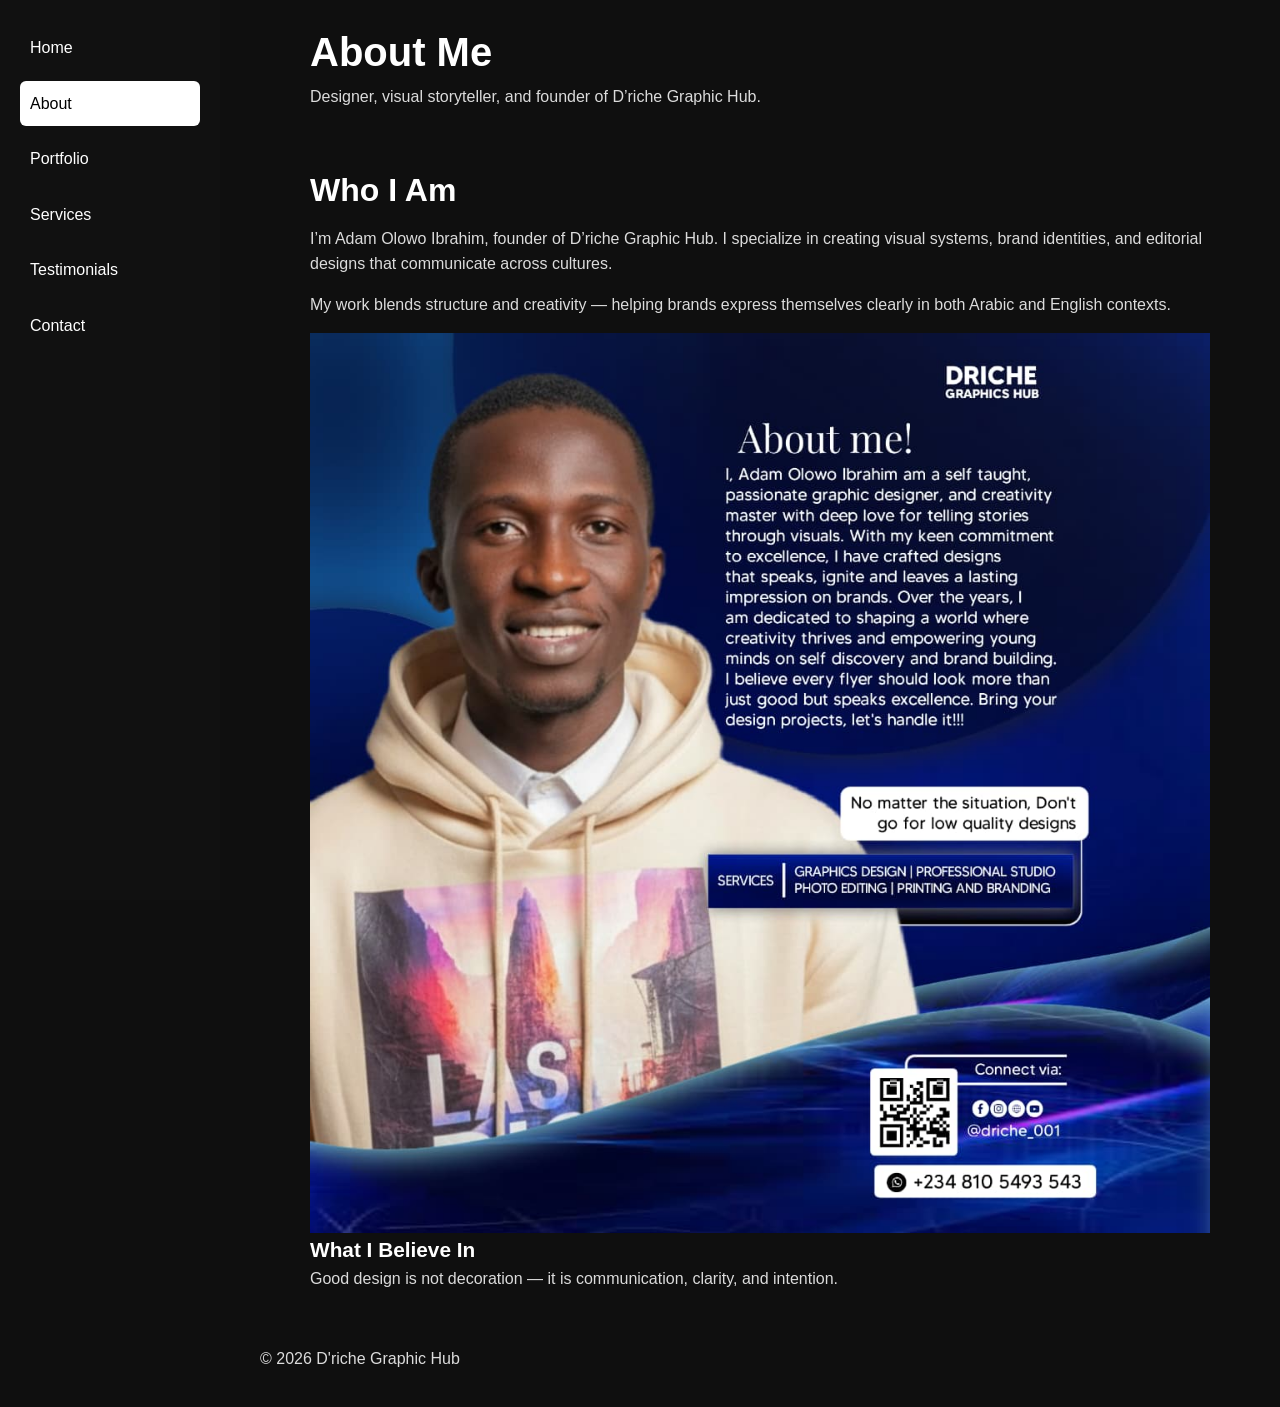
==== about.html @ 0ddd089d "Add files via upload" ====
<!DOCTYPE html>
<html lang="en">
<head>
  <meta charset="UTF-8">
  <meta name="viewport" content="width=device-width, initial-scale=1.0">
  <title>D'riche Graphic Hub | About</title>
  <link rel="stylesheet" href="style.css">
</head>

<body>

<!-- SIDEBAR -->
<nav class="sidebar">
  <a href="index.html">Home</a>
  <a href="about.html" class="active">About</a>
  <a href="portfolio.html">Portfolio</a>
  <a href="services.html">Services</a>
  <a href="testimonials.html">Testimonials</a>
  <a href="contact.html">Contact</a>
</nav>

<!-- HEADER -->
<header>
  <div class="container">
    <h1>About Me</h1>
    <p>
      Designer, visual storyteller, and founder of D’riche Graphic Hub.
    </p>
  </div>
</header>

<main>

  <!-- ABOUT SECTION -->
  <section class="about-section">
    <div class="container about-grid">

      <div class="about-text">
        <h2>Who I Am</h2>

        <p>
          I’m Adam Olowo Ibrahim, founder of D’riche Graphic Hub.
          I specialize in creating visual systems, brand identities,
          and editorial designs that communicate across cultures.
        </p>

        <p>
          My work blends structure and creativity — helping brands
          express themselves clearly in both Arabic and English contexts.
        </p>
      </div>

      <div class="about-image">
        <img src="d.1.jpeg" alt="Designer Photo">
      </div>

    </div>
  </section>

  <!-- OPTIONAL VALUES SECTION -->
  <section class="values">
    <div class="container">
      <h3>What I Believe In</h3>
      <p>
        Good design is not decoration — it is communication, clarity, and intention.
      </p>
    </div>
  </section>

</main>

<!-- FOOTER -->
<footer>
  <p>© 2026 D'riche Graphic Hub</p>
</footer>

</body>
</html>
---- style.css ----
/* =========================
   RESET + BASE SYSTEM
========================= */

* {
  margin: 0;
  padding: 0;
  box-sizing: border-box;
}

html {
  scroll-behavior: smooth;
}

body {
  font-family: "Poppins", sans-serif;
  background: #0f0f0f;
  color: #ffffff;
  line-height: 1.6;
}

/* Container system */
.container {
  width: 90%;
  max-width: 1100px;
  margin: auto;
}


/* =========================
   TYPOGRAPHY
========================= */

h1 {
  font-size: 2.5rem;
  font-weight: 700;
}

h2 {
  font-size: 2rem;
  margin-bottom: 10px;
}

h3 {
  font-size: 1.3rem;
}

p {
  opacity: 0.85;
  margin-bottom: 15px;
}


img {
  max-width: 100%;
  height: auto;
  display: block;
}

/* =========================
   SIDEBAR NAV
========================= */

.sidebar {
  position: fixed;
  top: 0;
  left: 0;
  width: 220px;
  height: 100vh;
  background: #111;
  display: flex;
  flex-direction: column;
  padding: 20px;
}

.sidebar a {
  color: #fff;
  text-decoration: none;
  padding: 10px;
  margin: 5px 0;
  border-radius: 6px;
  transition: 0.3s;
}

.sidebar a:hover {
  background: #333;
}

.sidebar a.active {
  background: #ffffff;
  color: #000;
}


/* =========================
   PAGE LAYOUT OFFSET
========================= */

header,
main,
footer {
  margin-left: 240px;
  padding: 20px;
}


/* =========================
   HERO SECTION
========================= */

#hero {
  padding: 60px 0;
}

.hero-content h2 {
  font-size: 3rem;
  margin-bottom: 15px;
}

.hero-content p {
  max-width: 600px;
}


/* =========================
   BUTTONS
========================= */

.btn {
  display: inline-block;
  padding: 10px 20px;
  background: white;
  color: black;
  text-decoration: none;
  border-radius: 6px;
  transition: 0.3s;
}

.btn:hover {
  background: #ddd;
}


/* =========================
   CARDS (PORTFOLIO + SERVICES)
========================= */

.portfolio-grid,
.services-grid {
  display: grid;
  grid-template-columns: repeat(auto-fit, minmax(220px, 1fr));
  gap: 20px;
  margin-top: 20px;
}

.project-card,
.service-card {
  background: #1a1a1a;
  padding: 15px;
  border-radius: 10px;
  transition: 0.3s;
}

.project-card:hover,
.service-card:hover {
  transform: translateY(-5px);
}


/* =========================
   IMAGES
========================= */

.project-card img {
  width: 100%;
  height: 220px;
  object-fit: cover;
  border-radius: 10px;
  transition: 0.3s;
}

.project-card:hover img {
  transform: scale(1.05);
}

/* =========================
   FORM (CONTACT PAGE)
========================= */

.contact-form {
  max-width: 500px;
}

.form-group {
  margin-bottom: 15px;
}

input,
textarea {
  width: 100%;
  padding: 10px;
  border: none;
  border-radius: 6px;
  outline: none;
}

button {
  cursor: pointer;
  padding: 10px 20px;
  border: none;
  border-radius: 6px;
  background: white;
  color: black;
}


/* =========================
   MOBILE RESPONSIVE
========================= */

@media (max-width: 768px) {

  .sidebar {
    position: relative;
    width: 100%;
    height: auto;
    flex-direction: row;
    overflow-x: auto;
  }

  header,
  main,
  footer {
    margin-left: 0;
  }

  .hero-content h2 {
    font-size: 2rem;
  }

}
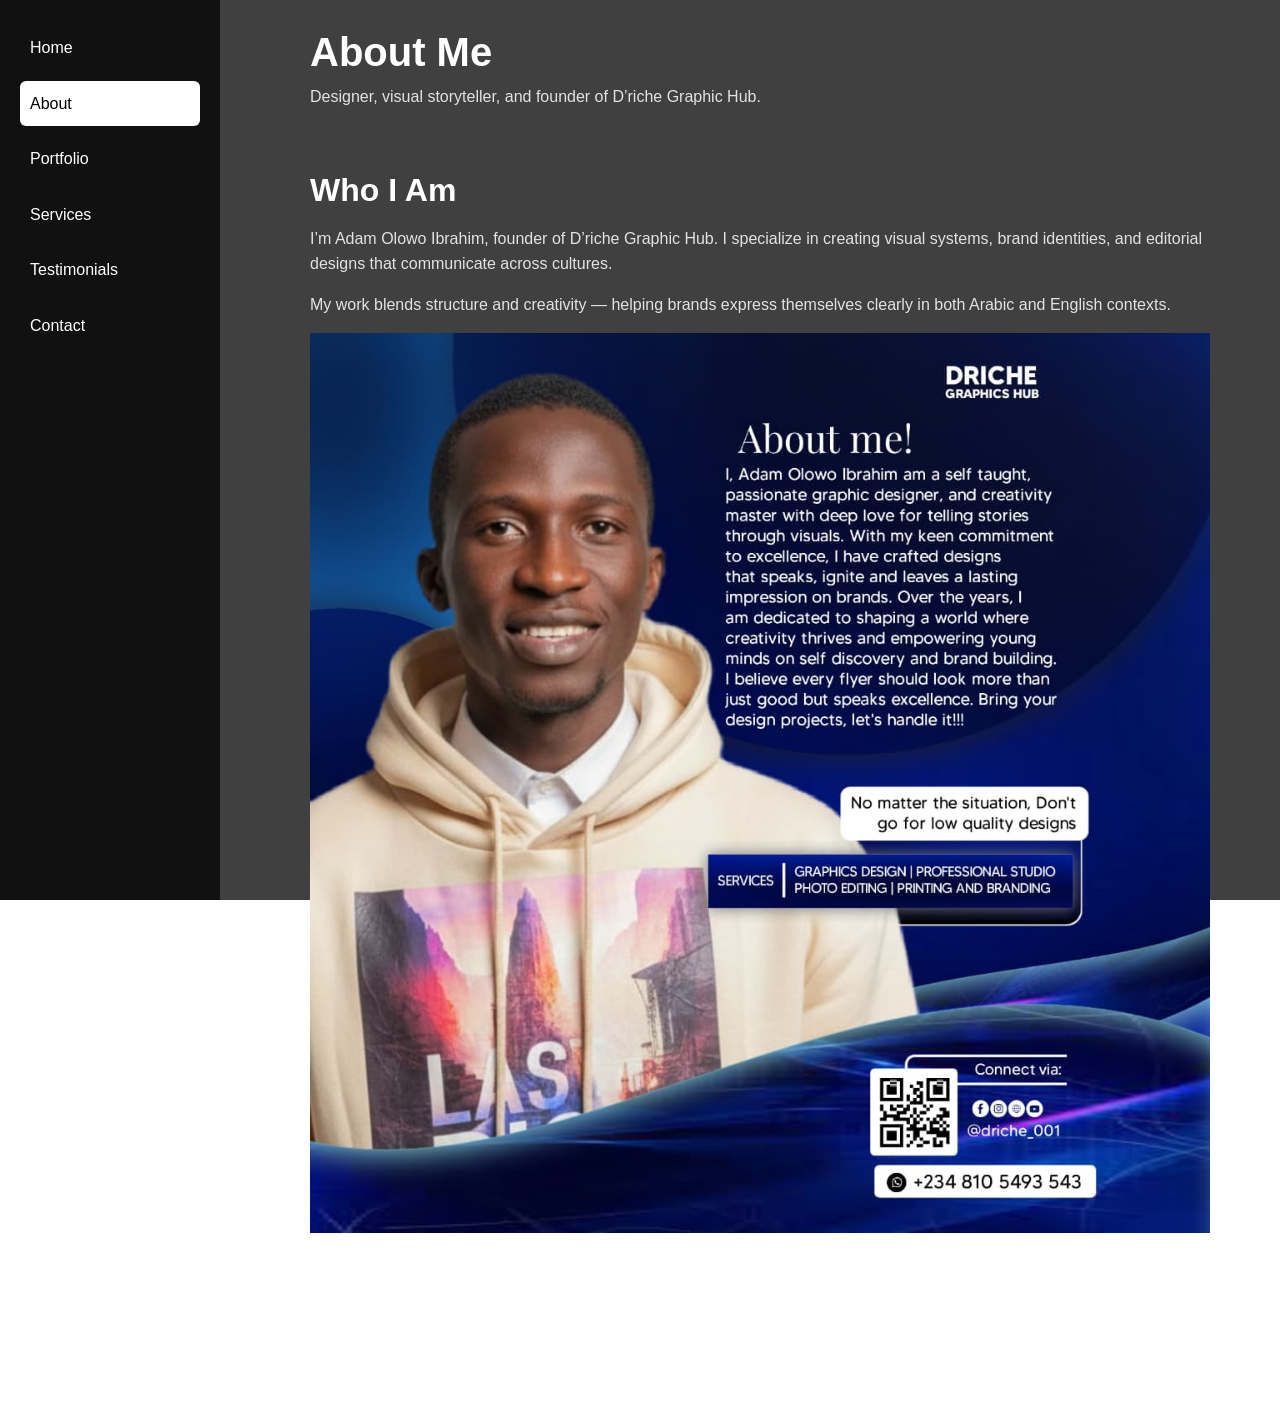
==== commit 446cc4be: "Add files via upload" ====
--- a/about.html
+++ b/about.html
@@ -8,8 +8,15 @@
 </head>
 
 <body>
+    
+<script>
+function toggleMenu() {
+  document.querySelector(".sidebar").classList.toggle("active");
+}
+</script>
+<!-- SIDEBAR -->
+<button class="menu-btn" onclick="toggleMenu()">☰</button>
 
-<!-- SIDEBAR -->
 <nav class="sidebar">
   <a href="index.html">Home</a>
   <a href="about.html" class="active">About</a>
--- a/style.css
+++ b/style.css
@@ -12,11 +12,23 @@
   scroll-behavior: smooth;
 }
 
+
 body {
   font-family: "Poppins", sans-serif;
-  background: #0f0f0f;
   color: #ffffff;
   line-height: 1.6;
+
+  /* Background image + dark overlay */
+  background: linear-gradient(
+      rgba(0, 0, 0, 0.75),
+      rgba(0, 0, 0, 0.75)
+    ),
+    url("back.jpg") no-repeat center center fixed;
+
+  background-size: cover;
+  background-position: center;
+  background-repeat: no-repeat;
+  background-attachment: fixed;
 }
 
 /* Container system */
@@ -71,20 +83,21 @@
   display: flex;
   flex-direction: column;
   padding: 20px;
+  transition: 0.3s;
 }
 
 .sidebar a {
-  color: #fff;
+  color: white;
   text-decoration: none;
   padding: 10px;
   margin: 5px 0;
   border-radius: 6px;
-  transition: 0.3s;
 }
 
 .sidebar a:hover {
   background: #333;
 }
+
 
 .sidebar a.active {
   background: #ffffff;
@@ -140,6 +153,19 @@
   background: #ddd;
 }
 
+.menu-btn {
+  display: none;
+  font-size: 28px;
+  background: none;
+  border: none;
+  color: white;
+  position: fixed;
+  top: 15px;
+  left: 15px;
+  z-index: 1001;
+  cursor: pointer;
+}
+
 
 /* =========================
    CARDS (PORTFOLIO + SERVICES)
@@ -173,7 +199,7 @@
 
 .project-card img {
   width: 100%;
-  height: 220px;
+  height: 250px;
   object-fit: cover;
   border-radius: 10px;
   transition: 0.3s;
@@ -219,14 +245,20 @@
 ========================= */
 
 @media (max-width: 768px) {
-
-  .sidebar {
-    position: relative;
-    width: 100%;
-    height: auto;
-    flex-direction: row;
-    overflow-x: auto;
-  }
+    .menu-btn {
+        display: block;
+    }
+    
+ .sidebar {
+    transform: translateX(-100%);
+    position: fixed;
+    z-index: 1000;
+  }
+
+  .sidebar.active {
+    transform: translateX(0);
+  }
+
 
   header,
   main,
